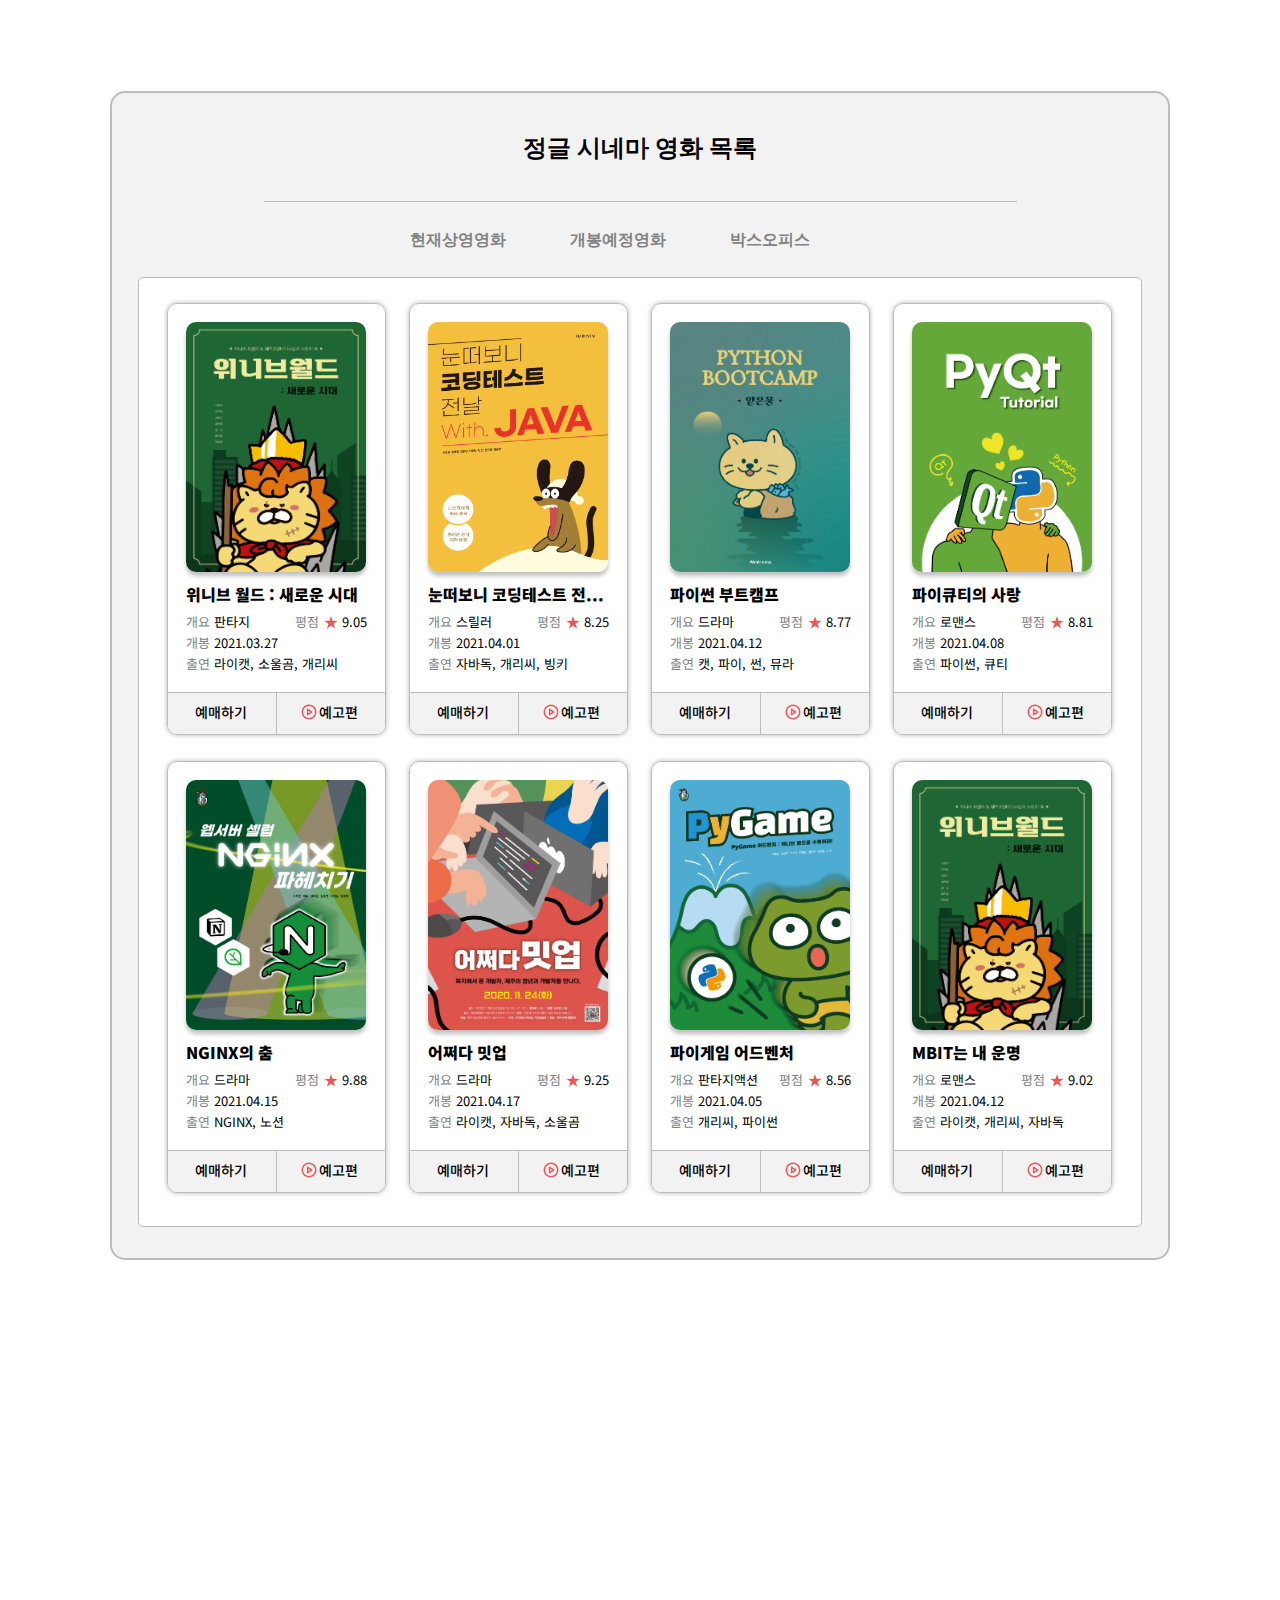
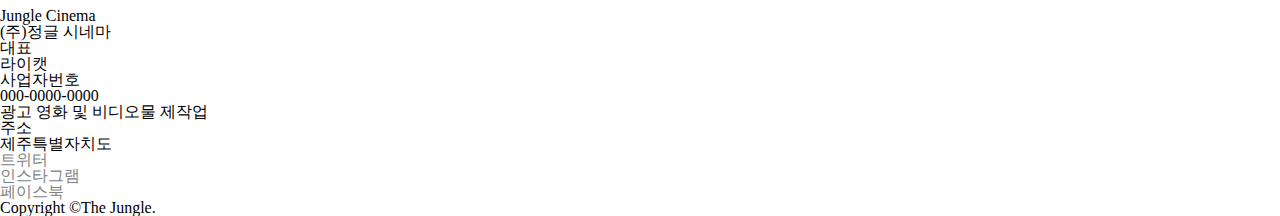
==== index.html @ 2a62b14c "first commit" ====
<!DOCTYPE html>
<html lang="ko">
  <head>
    <meta charset="UTF-8" />
    <meta http-equiv="X-UA-Compatible" content="IE=edge" />
    <meta name="viewport" content="width=device-width, initial-scale=1.0" />
    <title>정글시네마 영화목록</title>
    <link rel="stylesheet" href="./scss/style.css" />
  </head>
  <style>
    img {
      height: 250px;
      width: 180px;
      border-radius: 10px;
    }
  </style>
  <body>
    <section class="cont_movie">
      <h1 class="title">정글 시네마 영화 목록</h1>
      <!-- header -->
      <header>
        <nav class="movie_nav">
          <h3 class="ir">영화정보목록</h3>
          <ul>
            <li><a href="">현재상영영화</a></li>
            <li><a href="">개봉예정영화</a></li>
            <li><a href="">박스오피스</a></li>
          </ul>
        </nav>
      </header>
      <!-- header -->
      <section class="movie_list">
        <h3 class="ir">현재상영영화 목록</h3>
        <ul class="movie_wrapper">
          <li>
            <article class="mov_cnt">
              <h4 class="ir">영화상세정보</h4>
              <a href="">
                <img src="./영화목록페이지/포스터_위니브월드.png" alt="" />
              </a>
              <strong class="mov_title"> 위니브 월드 : 새로운 시대</strong>
              <dl>
                <div class="summary">
                  <dt>개요</dt>
                  <dd>판타지</dd>
                </div>
                <div class="grade">
                  <dt class="grade_tit">평점</dt>
                  <dd>9.05</dd>
                </div>
                <div class="release">
                  <dt>개봉</dt>
                  <dd>2021.03.27</dd>
                </div>
                <div class="appearance">
                  <dt>출연</dt>
                  <dd>라이캣, 소울곰, 개리씨</dd>
                </div>
              </dl>

              <a href="#none" class="link_reserv">예매하기</a
              ><a href="#none" class="link_teaser">예고편</a>
            </article>
          </li>
          <li>
            <article class="mov_cnt">
              <h4 class="ir">영화상세정보</h4>
              <a href="">
                <img src="./영화목록페이지/포스터_눈떠보니자바.png" alt="" />
              </a>
              <strong class="mov_title"> 눈떠보니 코딩테스트 전...</strong>
              <dl>
                <div class="summary">
                  <dt>개요</dt>
                  <dd>스릴러</dd>
                </div>
                <div class="grade">
                  <dt class="grade_tit">평점</dt>
                  <dd>8.25</dd>
                </div>
                <div class="release">
                  <dt>개봉</dt>
                  <dd>2021.04.01</dd>
                </div>
                <div class="appearance">
                  <dt>출연</dt>
                  <dd>자바독, 개리씨, 빙키</dd>
                </div>
              </dl>

              <a href="#none" class="link_reserv">예매하기</a
              ><a href="#none" class="link_teaser">예고편</a>
            </article>
          </li>
          <li>
            <article class="mov_cnt">
              <h4 class="ir">영화상세정보</h4>
              <a href="">
                <img
                  src="./영화목록페이지/포스터_부트캠프.jpg                 "
                  alt=""
                />
              </a>
              <strong class="mov_title"> 파이썬 부트캠프 </strong>
              <dl>
                <div class="summary">
                  <dt>개요</dt>
                  <dd>드라마</dd>
                </div>
                <div class="grade">
                  <dt class="grade_tit">평점</dt>
                  <dd>8.77</dd>
                </div>
                <div class="release">
                  <dt>개봉</dt>
                  <dd>2021.04.12</dd>
                </div>
                <div class="appearance">
                  <dt>출연</dt>
                  <dd>캣, 파이, 썬, 뮤라</dd>
                </div>
              </dl>

              <a href="#none" class="link_reserv">예매하기</a
              ><a href="#none" class="link_teaser">예고편</a>
            </article>
          </li>
          <li>
            <article class="mov_cnt">
              <h4 class="ir">영화상세정보</h4>
              <a href="">
                <img src="./영화목록페이지/포스터_파이큐티.png" alt="" />
              </a>
              <strong class="mov_title"> 파이큐티의 사랑</strong>
              <dl>
                <div class="summary">
                  <dt>개요</dt>
                  <dd>로맨스</dd>
                </div>
                <div class="grade">
                  <dt class="grade_tit">평점</dt>
                  <dd>8.81</dd>
                </div>
                <div class="release">
                  <dt>개봉</dt>
                  <dd>2021.04.08</dd>
                </div>
                <div class="appearance">
                  <dt>출연</dt>
                  <dd>파이썬, 큐티</dd>
                </div>
              </dl>

              <a href="#none" class="link_reserv">예매하기</a
              ><a href="#none" class="link_teaser">예고편</a>
            </article>
          </li>
          <li>
            <article class="mov_cnt">
              <h4 class="ir">영화상세정보</h4>
              <a href="">
                <img src="./영화목록페이지/포스터_앤진액스.png" alt="" />
              </a>
              <strong class="mov_title"> NGINX의 춤</strong>
              <dl>
                <div class="summary">
                  <dt>개요</dt>
                  <dd>드라마</dd>
                </div>
                <div class="grade">
                  <dt class="grade_tit">평점</dt>
                  <dd>9.88</dd>
                </div>
                <div class="release">
                  <dt>개봉</dt>
                  <dd>2021.04.15</dd>
                </div>
                <div class="appearance">
                  <dt>출연</dt>
                  <dd>NGINX, 노션</dd>
                </div>
              </dl>

              <a href="#none" class="link_reserv">예매하기</a
              ><a href="#none" class="link_teaser">예고편</a>
            </article>
          </li>
          <li>
            <article class="mov_cnt">
              <h4 class="ir">영화상세정보</h4>
              <a href="">
                <img src="./영화목록페이지/포스터_어쩌다밋업.png" alt="" />
              </a>
              <strong class="mov_title"> 어쩌다 밋업</strong>
              <dl>
                <div class="summary">
                  <dt>개요</dt>
                  <dd>드라마</dd>
                </div>
                <div class="grade">
                  <dt class="grade_tit">평점</dt>
                  <dd>9.25</dd>
                </div>
                <div class="release">
                  <dt>개봉</dt>
                  <dd>2021.04.17</dd>
                </div>
                <div class="appearance">
                  <dt>출연</dt>
                  <dd>라이캣, 자바독, 소울곰</dd>
                </div>
              </dl>

              <a href="#none" class="link_reserv">예매하기</a
              ><a href="#none" class="link_teaser">예고편</a>
            </article>
          </li>
          <li>
            <article class="mov_cnt">
              <h4 class="ir">영화상세정보</h4>
              <a href="">
                <img src="./영화목록페이지/포스터_파이게임.jpg" alt="" />
              </a>
              <strong class="mov_title"> 파이게임 어드벤처</strong>
              <dl>
                <div class="summary">
                  <dt>개요</dt>
                  <dd>판타지액션</dd>
                </div>
                <div class="grade">
                  <dt class="grade_tit">평점</dt>
                  <dd>8.56</dd>
                </div>
                <div class="release">
                  <dt>개봉</dt>
                  <dd>2021.04.05</dd>
                </div>
                <div class="appearance">
                  <dt>출연</dt>
                  <dd>개리씨, 파이썬</dd>
                </div>
              </dl>

              <a href="#none" class="link_reserv">예매하기</a
              ><a href="#none" class="link_teaser">예고편</a>
            </article>
          </li>
          <li>
            <article class="mov_cnt">
              <h4 class="ir">영화상세정보</h4>
              <a href="">
                <img src="./영화목록페이지/포스터_위니브월드.png" alt="" />
              </a>
              <strong class="mov_title"> MBIT는 내 운명 </strong>
              <dl>
                <div class="summary">
                  <dt>개요</dt>
                  <dd>로맨스</dd>
                </div>
                <div class="grade">
                  <dt class="grade_tit">평점</dt>
                  <dd>9.02</dd>
                </div>
                <div class="release">
                  <dt>개봉</dt>
                  <dd>2021.04.12</dd>
                </div>
                <div class="appearance">
                  <dt>출연</dt>
                  <dd>라이캣, 개리씨, 자바독</dd>
                </div>
              </dl>

              <a href="#none" class="link_reserv">예매하기</a
              ><a href="#none" class="link_teaser">예고편</a>
            </article>
          </li>
        </ul>
      </section>
    </section>

    <footer class="company">
      <section class="com_info">
        <h2 class="ir">기업정보</h2>
        <strong class="tit_company">Jungle Cinema</strong>
        <dl class="list_com_info">
          <dt class="ir">사명</dt>
          <dd>(주)정글 시네마</dd>
          <dt>대표</dt>
          <dd>라이캣</dd>
          <dt>사업자번호</dt>
          <dd>000-0000-0000</dd>
          <dd>광고 영화 및 비디오물 제작업</dd>
          <dt>주소</dt>
          <dd>제주특별자치도</dd>
        </dl>
        <em class="ir">sns 링크 목록</em>
        <ul class="list-sns">
          <li><a href="#none" class="link_twitter">트위터</a></li>
          <li><a href="#none" class="link_insta">인스타그램</a></li>
          <li><a href="#none" class="link_facebook">페이스북</a></li>
        </ul>
        <small class="txt_ copy">Copyright &copy;The Jungle.</small>
      </section>
    </footer>
  </body>
</html>
---- scss/style.css ----
@import url("./reset.css");
@import url("./movie.css");
.mov_cnt dt,
.mov_cnt dd {
  font-family: "Noto Sans KR";
  font-weight: 400;
  font-size: 13px;
  display: inline;
}

.mov_cnt dt {
  color: #828282;
}

.mov_cnt dd {
  color: #000000;
}

.link_reserv,
.link_teaser {
  font-weight: 500;
  font-size: 14px;
  line-height: 20px;
  font-family: "Noto Sans KR";
  color: #000000;
  display: inline-block;
  background: #f2f2f2;
  width: 110px;
  padding: 9px 0 12px 0;
  border-top: 1px solid #bdbdbd;
}

.link_reserv {
  margin-left: -20px;
  border-right: 1px solid #bdbdbd;
  text-align: center;
}

.link_teaser {
  margin-right: -20px;
}

.link_teaser::before {
  content: "";
  background: url("../play_btn.png") no-repeat 0px 0px;
  width: 16px;
  height: 16px;
  display: inline-block;
  float: left;
  margin: 2px 2px 0 24px;
}

@media screen and (max-width: 1100px) {
  .cont_movie {
    width: 580px;
  }
  .movie_wrapper {
    display: grid;
    grid-template-columns: repeat(2, 1fr);
    gap: 23px;
  }
}

/*# sourceMappingURL=style.css.map */
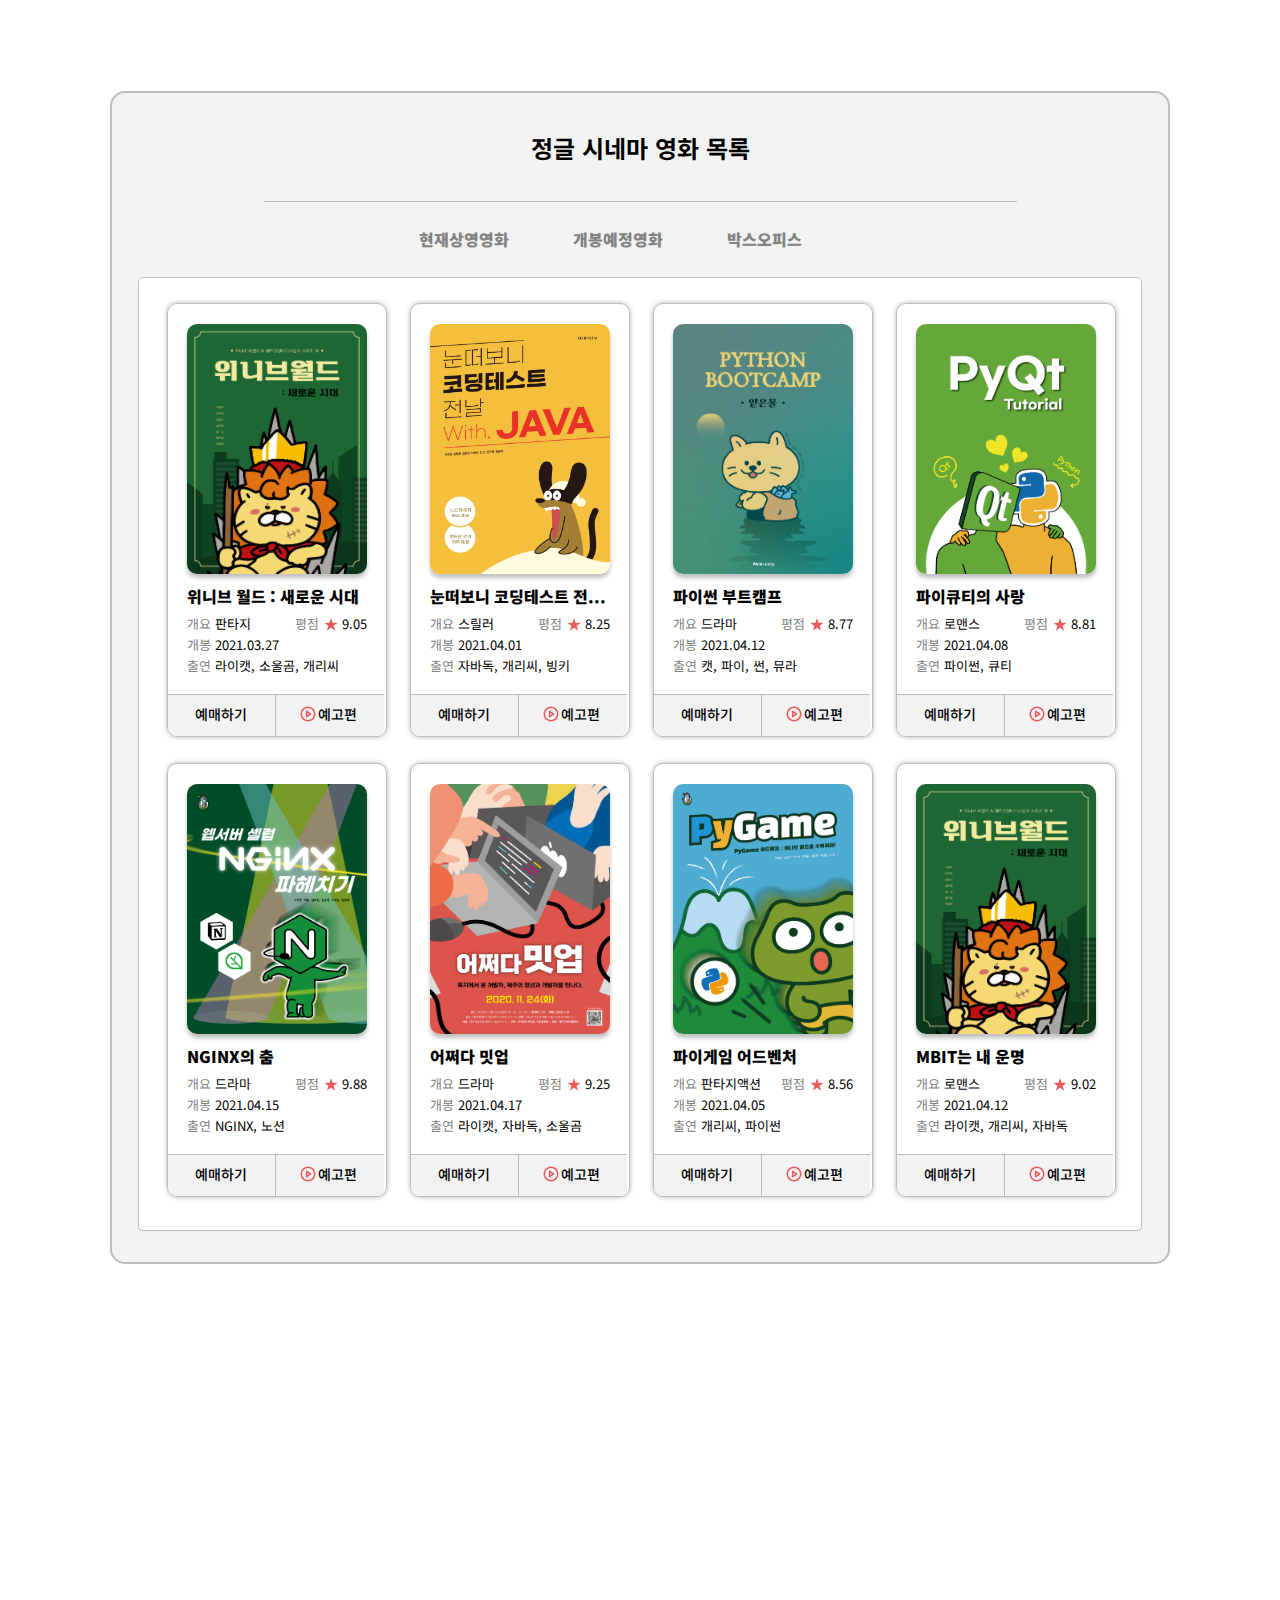
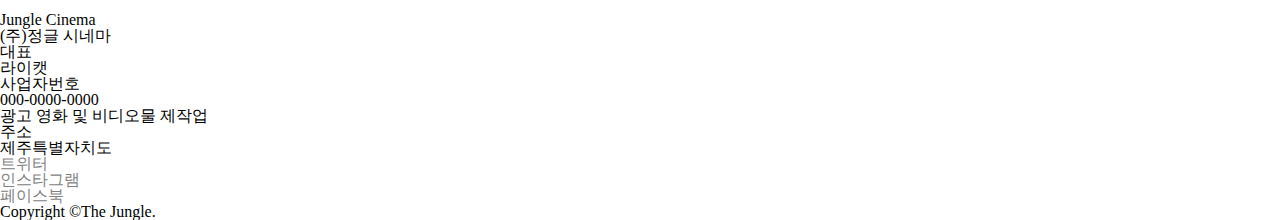
==== commit c64e12c9: "반응형 구현" ====
--- a/index.html
+++ b/index.html
@@ -36,7 +36,7 @@
             <article class="mov_cnt">
               <h4 class="ir">영화상세정보</h4>
               <a href="">
-                <img src="./영화목록페이지/포스터_위니브월드.png" alt="" />
+                <img src="./Movie_Poster_img/포스터_위니브월드.png" alt="" />
               </a>
               <strong class="mov_title"> 위니브 월드 : 새로운 시대</strong>
               <dl>
@@ -66,7 +66,7 @@
             <article class="mov_cnt">
               <h4 class="ir">영화상세정보</h4>
               <a href="">
-                <img src="./영화목록페이지/포스터_눈떠보니자바.png" alt="" />
+                <img src="./Movie_Poster_img/포스터_눈떠보니자바.png" alt="" />
               </a>
               <strong class="mov_title"> 눈떠보니 코딩테스트 전...</strong>
               <dl>
@@ -96,10 +96,7 @@
             <article class="mov_cnt">
               <h4 class="ir">영화상세정보</h4>
               <a href="">
-                <img
-                  src="./영화목록페이지/포스터_부트캠프.jpg                 "
-                  alt=""
-                />
+                <img src="./Movie_Poster_img/포스터_부트캠프.jpg " alt="" />
               </a>
               <strong class="mov_title"> 파이썬 부트캠프 </strong>
               <dl>
@@ -129,7 +126,7 @@
             <article class="mov_cnt">
               <h4 class="ir">영화상세정보</h4>
               <a href="">
-                <img src="./영화목록페이지/포스터_파이큐티.png" alt="" />
+                <img src="./Movie_Poster_img/포스터_파이큐티.png" alt="" />
               </a>
               <strong class="mov_title"> 파이큐티의 사랑</strong>
               <dl>
@@ -159,7 +156,7 @@
             <article class="mov_cnt">
               <h4 class="ir">영화상세정보</h4>
               <a href="">
-                <img src="./영화목록페이지/포스터_앤진액스.png" alt="" />
+                <img src="./Movie_Poster_img/포스터_앤진액스.png" alt="" />
               </a>
               <strong class="mov_title"> NGINX의 춤</strong>
               <dl>
@@ -189,7 +186,7 @@
             <article class="mov_cnt">
               <h4 class="ir">영화상세정보</h4>
               <a href="">
-                <img src="./영화목록페이지/포스터_어쩌다밋업.png" alt="" />
+                <img src="./Movie_Poster_img/포스터_어쩌다밋업.png" alt="" />
               </a>
               <strong class="mov_title"> 어쩌다 밋업</strong>
               <dl>
@@ -219,7 +216,7 @@
             <article class="mov_cnt">
               <h4 class="ir">영화상세정보</h4>
               <a href="">
-                <img src="./영화목록페이지/포스터_파이게임.jpg" alt="" />
+                <img src="./Movie_Poster_img/포스터_파이게임.jpg" alt="" />
               </a>
               <strong class="mov_title"> 파이게임 어드벤처</strong>
               <dl>
@@ -249,7 +246,7 @@
             <article class="mov_cnt">
               <h4 class="ir">영화상세정보</h4>
               <a href="">
-                <img src="./영화목록페이지/포스터_위니브월드.png" alt="" />
+                <img src="./Movie_Poster_img/포스터_위니브월드.png" alt="" />
               </a>
               <strong class="mov_title"> MBIT는 내 운명 </strong>
               <dl>
--- a/scss/style.css
+++ b/scss/style.css
@@ -25,7 +25,7 @@
   color: #000000;
   display: inline-block;
   background: #f2f2f2;
-  width: 110px;
+  width: 60%;
   padding: 9px 0 12px 0;
   border-top: 1px solid #bdbdbd;
 }
@@ -49,16 +49,4 @@
   float: left;
   margin: 2px 2px 0 24px;
 }
-
-@media screen and (max-width: 1100px) {
-  .cont_movie {
-    width: 580px;
-  }
-  .movie_wrapper {
-    display: grid;
-    grid-template-columns: repeat(2, 1fr);
-    gap: 23px;
-  }
-}
-
 /*# sourceMappingURL=style.css.map */
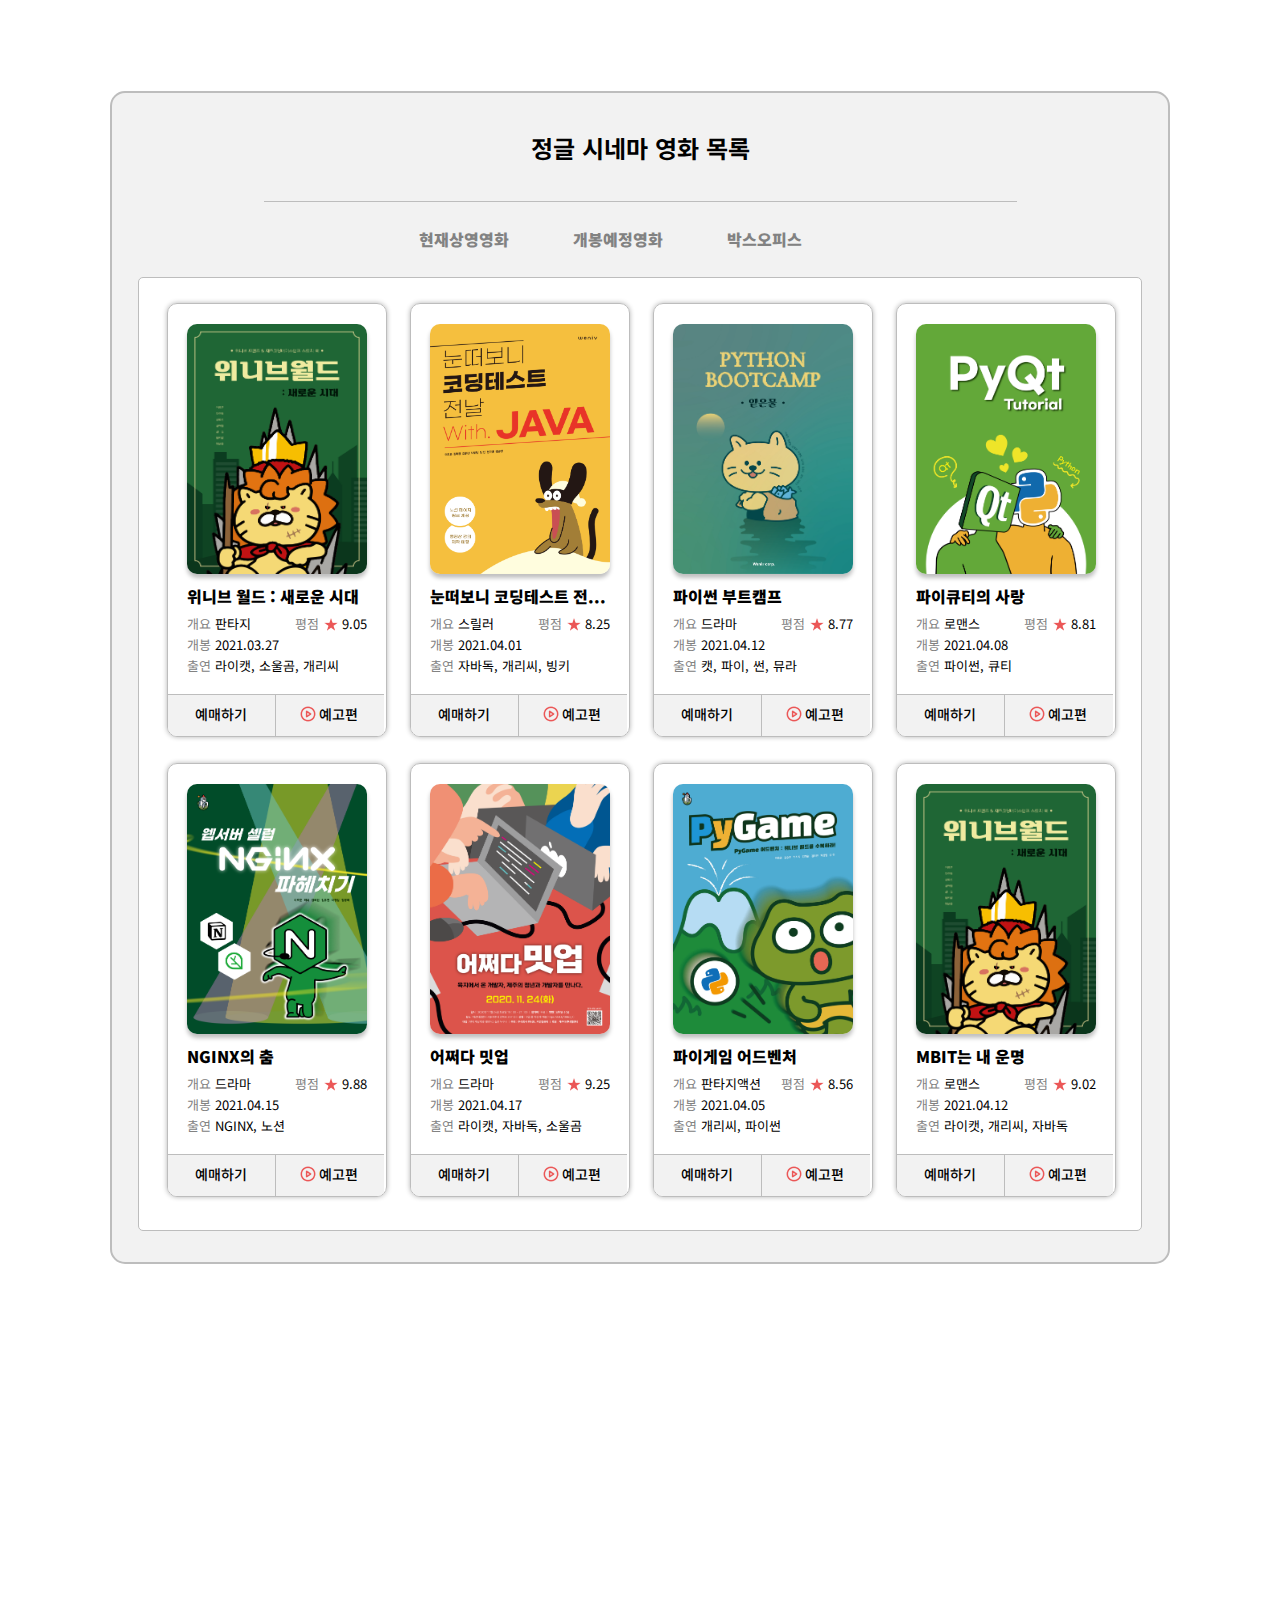
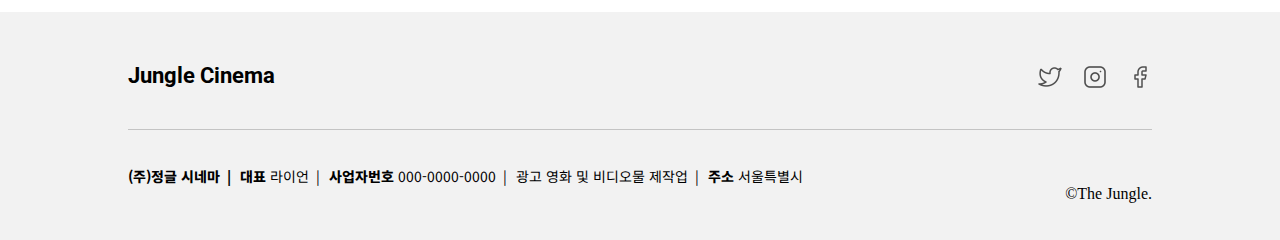
==== commit 79635270: "footer구현" ====
--- a/index.html
+++ b/index.html
@@ -278,26 +278,29 @@
 
     <footer class="company">
       <section class="com_info">
-        <h2 class="ir">기업정보</h2>
+        <h2 class="ir">기업정보</h2> 
+        <em class="ir">sns 링크 목록</em>
+        <ul class="list_sns">
+          <li><a href="#none" class="link_facebook "></a></li>
+          <li><a href="#none" class="link_insta "></a></li>
+          <li><a href="#none" class="link_twitter "></a></li>
+    
+      
+        </ul>
         <strong class="tit_company">Jungle Cinema</strong>
         <dl class="list_com_info">
           <dt class="ir">사명</dt>
-          <dd>(주)정글 시네마</dd>
+          <dd class="com_txt">(주)정글 시네마</dd>
           <dt>대표</dt>
-          <dd>라이캣</dd>
+          <dd>라이언</dd>
           <dt>사업자번호</dt>
           <dd>000-0000-0000</dd>
           <dd>광고 영화 및 비디오물 제작업</dd>
           <dt>주소</dt>
-          <dd>제주특별자치도</dd>
+          <dd>서울특별시</dd>
         </dl>
-        <em class="ir">sns 링크 목록</em>
-        <ul class="list-sns">
-          <li><a href="#none" class="link_twitter">트위터</a></li>
-          <li><a href="#none" class="link_insta">인스타그램</a></li>
-          <li><a href="#none" class="link_facebook">페이스북</a></li>
-        </ul>
-        <small class="txt_ copy">Copyright &copy;The Jungle.</small>
+       
+        <small class="txt_copy"> &copy;The Jungle.</small>
       </section>
     </footer>
   </body>
--- a/scss/style.css
+++ b/scss/style.css
@@ -46,7 +46,7 @@
   width: 16px;
   height: 16px;
   display: inline-block;
-  float: left;
-  margin: 2px 2px 0 24px;
+  vertical-align: bottom;
+  margin: 0px 3px 2px 24px;
 }
-/*# sourceMappingURL=style.css.map */
+/*# sourceMappingURL=style.css.map */